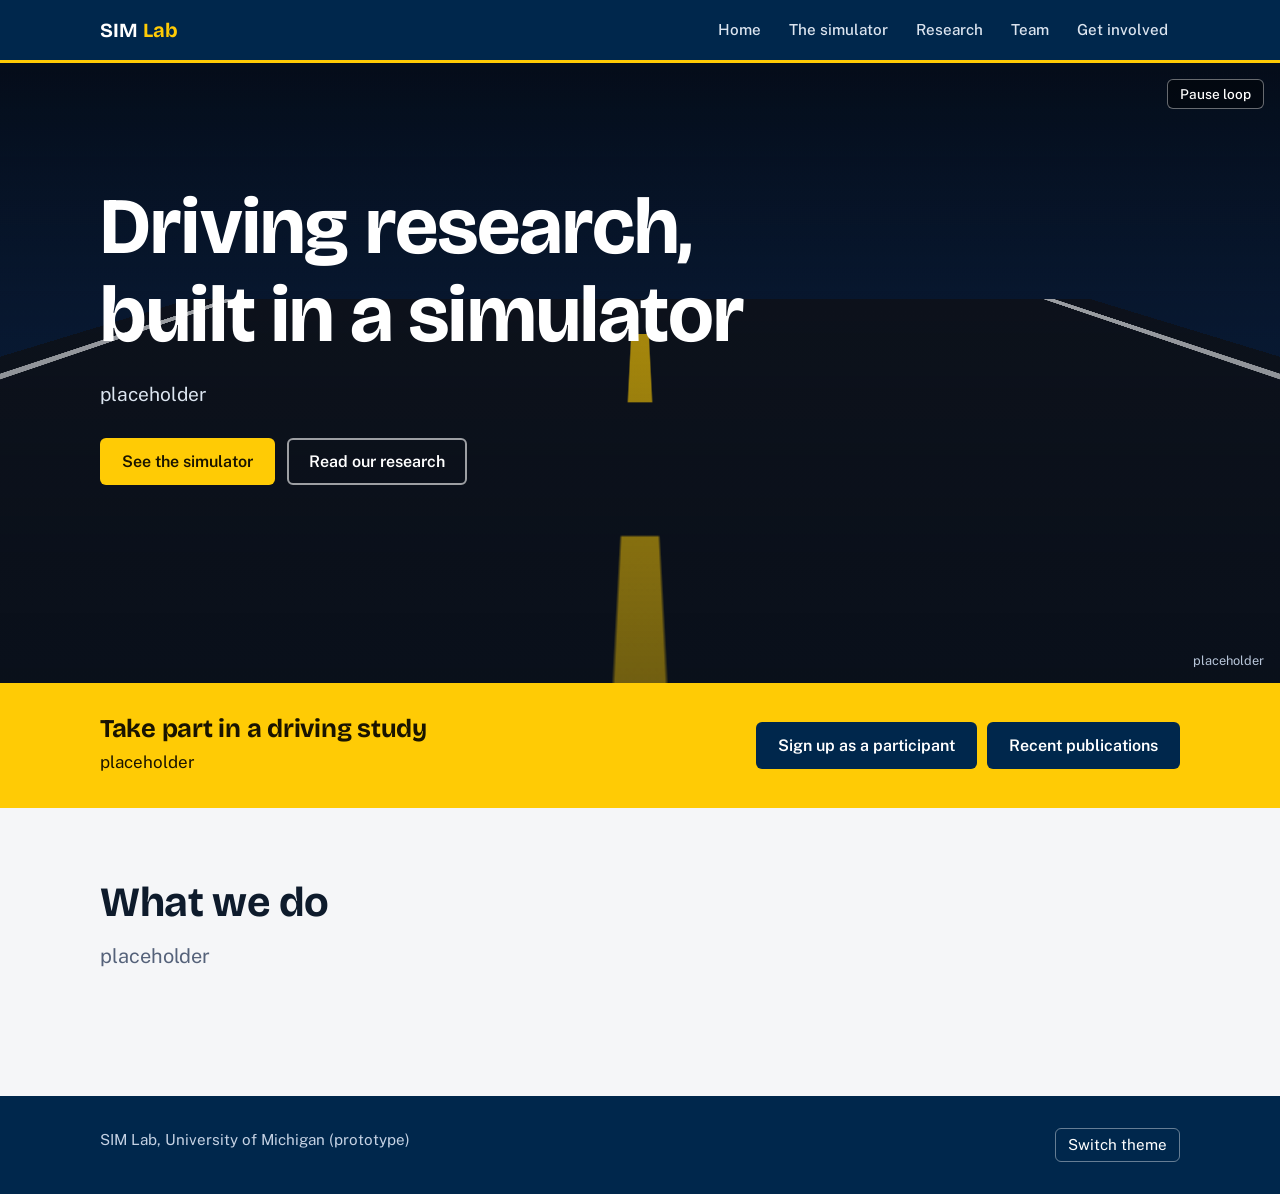
==== index.html @ cd59c2b2 "Initial website commit" ====
<!DOCTYPE html>
<html lang="en">
<head>
  <meta charset="utf-8">
  <meta name="viewport" content="width=device-width, initial-scale=1, viewport-fit=cover">
  <title>SIM Lab | Driving Simulator and Driver Behavior Research</title>
  <link rel="preconnect" href="https://fonts.googleapis.com">
  <link rel="preconnect" href="https://fonts.gstatic.com" crossorigin>
  <link href="https://fonts.googleapis.com/css2?family=Bricolage+Grotesque:opsz,wght@12..96,500;12..96,700&family=Public+Sans:wght@400;500;600&display=swap" rel="stylesheet">
  <link rel="stylesheet" href="styles.css">
</head>
<body>
  <header class="nav">
    <div class="wrap">
      <a class="brand" href="index.html">SIM <span>Lab</span></a>
      <nav aria-label="Main">
        <a href="index.html" class="active">Home</a>
        <a href="simulator.html">The simulator</a>
        <a href="research.html">Research</a>
        <a href="team.html">Team</a>
        <a href="get-involved.html">Get involved</a>
      </nav>
    </div>
  </header>

  <main>
    <section id="home" aria-label="Home">
      <div class="hero" id="hero">
        <div class="scene" aria-hidden="true"><div class="road"></div></div>
        <button id="pause" type="button" aria-pressed="false">Pause loop</button>
        <div class="wrap content">
          <h1>Driving research, built in a simulator</h1>
          <p>placeholder</p>
          <div class="actions">
            <a class="btn primary" href="simulator.html">See the simulator</a>
            <a class="btn ghost" href="research.html">Read our research</a>
          </div>
        </div>
        <span class="placeholder-note">placeholder</span>
      </div>

      <div class="quick">
        <div class="wrap">
          <div>
            <h2>Take part in a driving study</h2>
            <p>placeholder</p>
          </div>
          <div class="links">
            <a class="btn" href="get-involved.html">Sign up as a participant</a>
            <a class="btn" href="research.html">Recent publications</a>
          </div>
        </div>
      </div>

      <div class="mission">
        <div class="wrap">
          <h2>What we do</h2>
          <p class="lede">placeholder</p>
        </div>
      </div>
    </section>
  </main>

  <footer>
    <div class="wrap">
      <span>SIM Lab, University of Michigan (prototype)</span>
      <button id="theme" type="button">Switch theme</button>
    </div>
  </footer>

  <script src="script.js"></script>
</body>
</html>
---- styles.css ----
:root {
  --bg: #F5F6F8;
  --surface: #FFFFFF;
  --ink: #0E1B2C;
  --muted: #55627A;
  --line: #D5DAE2;
  --blue: #00274C;
  --maize: #FFCB05;
  --maize-ink: #1A1400;
  --link: #0A4A8F;
  --head: "Bricolage Grotesque", "Segoe UI", Helvetica, Arial, sans-serif;
  --body: "Public Sans", "Segoe UI", Helvetica, Arial, sans-serif;
  box-sizing: border-box;
  padding-top: env(safe-area-inset-top, 0px);
  padding-bottom: env(safe-area-inset-bottom, 0px);
}
@media (prefers-color-scheme: dark) {
  :root:not([data-theme="light"]) {
    --bg: #0A1422; --surface: #112038; --ink: #E7ECF3; --muted: #9AA8BF;
    --line: #243851; --link: #8DBBF0;
  }
}
:root[data-theme="dark"] {
  --bg: #0A1422; --surface: #112038; --ink: #E7ECF3; --muted: #9AA8BF;
  --line: #243851; --link: #8DBBF0;
}
*, *::before, *::after { box-sizing: border-box; }
html { height: 100%; scroll-behavior: smooth; scroll-padding-top: calc(env(safe-area-inset-top, 0px) + 64px); }
body { min-height: 100%; margin: 0; background: var(--bg); color: var(--ink); font: 400 1.0625rem/1.6 var(--body); }
a { color: var(--link); }
a:focus-visible, button:focus-visible, input:focus-visible, select:focus-visible, textarea:focus-visible {
  outline: 3px solid var(--maize); outline-offset: 2px;
}
h1, h2, h3 { font-family: var(--head); line-height: 1.1; margin: 0; letter-spacing: -0.01em; }
h2 { font-size: clamp(1.9rem, 4vw, 2.6rem); font-weight: 700; }
h3 { font-size: 1.25rem; font-weight: 700; }
p { margin: 0 0 1em; max-width: 68ch; }
.wrap { width: min(1080px, 100% - 40px); margin-inline: auto; }
section.block { padding: 88px 0 24px; }
.lede { color: var(--muted); font-size: 1.15rem; margin-top: 14px; }

/* nav */
header.nav {
  position: sticky; top: env(safe-area-inset-top, 0px); z-index: 20;
  background: var(--blue); color: #fff;
  border-bottom: 3px solid var(--maize);
}
header.nav .wrap { display: flex; align-items: center; justify-content: space-between; gap: 20px; min-height: 60px; }
.brand { font: 700 1.25rem var(--head); color: #fff; text-decoration: none; white-space: nowrap; }
.brand span { color: var(--maize); }
nav { display: flex; gap: 4px; overflow-x: auto; }
nav a { color: #DCE5F0; text-decoration: none; padding: 8px 12px; border-radius: 6px; font-weight: 500; font-size: .95rem; white-space: nowrap; }
nav a:hover { background: rgba(255,255,255,.1); color: #fff; }
nav a.active { background: var(--maize); color: var(--maize-ink); }

/* hero */
.hero { position: relative; overflow: hidden; background: linear-gradient(#050D1A 0%, #0B2244 55%, #1B3B69 100%); color: #fff; min-height: 620px; }
.hero .scene { position: absolute; inset: 0; perspective: 420px; perspective-origin: 50% 38%; }
.road {
  position: absolute; left: 50%; top: 38%; width: 900px; height: 1600px; margin-left: -450px;
  transform-origin: 50% 0; transform: rotateX(72deg);
  background:
    repeating-linear-gradient(to bottom, transparent 0 90px, rgba(255,203,5,.95) 90px 190px) center / 14px 100% no-repeat,
    linear-gradient(to right, transparent 0 4%, rgba(255,255,255,.85) 4% 5.2%, transparent 5.2% 94.8%, rgba(255,255,255,.85) 94.8% 96%, transparent 96%),
    #10141C;
  animation: drive 1.1s linear infinite;
}
@keyframes drive { from { background-position: center 0, 0 0, 0 0; } to { background-position: center 190px, 0 0, 0 0; } }
.hero::after { content: ""; position: absolute; inset: 0; background: linear-gradient(to bottom, rgba(5,13,26,.15), rgba(5,13,26,.55)); }
.hero .content { position: relative; z-index: 2; padding: 120px 0 90px; }
.hero h1 { font-size: clamp(2.6rem, 7vw, 5rem); font-weight: 700; max-width: 14ch; }
.hero p { font-size: 1.2rem; color: #DCE5F0; margin-top: 20px; max-width: 52ch; }
.btn { display: inline-block; padding: 12px 20px; border-radius: 6px; font: 600 1rem var(--body); text-decoration: none; border: 2px solid transparent; cursor: pointer; }
.btn.primary { background: var(--maize); color: var(--maize-ink); }
.btn.ghost { border-color: rgba(255,255,255,.6); color: #fff; }
.btn:hover { filter: brightness(1.08); }
.hero .actions { display: flex; flex-wrap: wrap; gap: 12px; margin-top: 28px; }
.placeholder-note { position: absolute; right: 16px; bottom: 12px; z-index: 3; font-size: .8rem; color: #B8C6DA; }
#pause { position: absolute; right: 16px; top: 16px; z-index: 3; background: rgba(0,0,0,.4); color: #fff; border: 1px solid rgba(255,255,255,.4); border-radius: 6px; padding: 6px 12px; cursor: pointer; font: 500 .85rem var(--body); }
.hero.paused .road { animation-play-state: paused; }
@media (prefers-reduced-motion: reduce) { .road { animation: none; } html { scroll-behavior: auto; } }

/* quick links */
.quick { background: var(--maize); color: var(--maize-ink); }
.quick .wrap { display: flex; flex-wrap: wrap; gap: 24px; align-items: center; justify-content: space-between; padding: 32px 0; }
.quick h2 { font-size: 1.6rem; }
.quick p { margin: 6px 0 0; }
.quick .links { display: flex; flex-wrap: wrap; gap: 10px; }
.quick .btn { background: var(--blue); color: #fff; }

/* mission */
.mission .wrap { padding: 72px 0 8px; }
.mission p { font-size: 1.25rem; max-width: 60ch; }

/* grids */
.grid { display: grid; gap: 20px; margin-top: 32px; }
.g2 { grid-template-columns: repeat(auto-fit, minmax(280px, 1fr)); }
.g3 { grid-template-columns: repeat(auto-fit, minmax(230px, 1fr)); }
.panel { background: var(--surface); border: 1px solid var(--line); border-radius: 10px; padding: 24px; }
.panel p { color: var(--muted); margin: 10px 0 0; }
.tag { display: inline-block; font-size: .85rem; color: var(--muted); border: 1px dashed var(--line); border-radius: 999px; padding: 2px 10px; margin-top: 12px; }
.media-ph { aspect-ratio: 16 / 9; border-radius: 8px; background: repeating-linear-gradient(135deg, var(--line) 0 10px, transparent 10px 20px), var(--surface); border: 1px solid var(--line); display: grid; place-items: center; color: var(--muted); font-size: .9rem; margin-bottom: 16px; }
.split { display: grid; grid-template-columns: 1fr 1fr; gap: 40px; margin-top: 32px; }
@media (max-width: 760px) { .split { grid-template-columns: 1fr; gap: 24px; } }
ul.data { columns: 2 220px; margin: 12px 0 0; padding-left: 1.1em; color: var(--muted); }
ul.data li { margin-bottom: 6px; break-inside: avoid; }

/* research */
.rows { margin-top: 24px; border-top: 1px solid var(--line); }
.row { display: grid; grid-template-columns: 110px 1fr; gap: 20px; padding: 20px 0; border-bottom: 1px solid var(--line); }
.row time { color: var(--muted); font-size: .95rem; padding-top: 3px; }
.row h3 { font-size: 1.1rem; }
.row p { margin: 6px 0 0; color: var(--muted); font-size: .98rem; }
@media (max-width: 560px) { .row { grid-template-columns: 1fr; gap: 4px; } }
.subhead { margin-top: 48px; font: 700 1.4rem var(--head); }

/* team */
.person { text-align: left; }
.avatar { width: 96px; height: 96px; border-radius: 50%; background: var(--line); margin-bottom: 14px; display: grid; place-items: center; color: var(--muted); font: 700 1.5rem var(--head); }
.person .role { color: var(--muted); font-size: .95rem; margin: 4px 0 8px; }
.person p { font-size: .95rem; margin: 0; }

/* form */
form { display: grid; gap: 14px; margin-top: 12px; }
label { font-weight: 600; font-size: .95rem; display: grid; gap: 6px; }
input, select, textarea { font: inherit; padding: 10px 12px; border: 1px solid var(--line); border-radius: 6px; background: var(--surface); color: var(--ink); width: 100%; }
textarea { min-height: 110px; resize: vertical; }
form .btn { background: var(--blue); color: #fff; justify-self: start; }
:root[data-theme="dark"] form .btn, :root:not([data-theme="light"]) form .btn { border-color: var(--maize); }
#formMsg { min-height: 1.5em; color: var(--muted); font-size: .95rem; margin: 0; }
.facts dt { font-weight: 600; margin-top: 16px; }
.facts dd { margin: 2px 0 0; color: var(--muted); }

footer { margin-top: 96px; background: var(--blue); color: #C5D2E4; padding: 32px 0; font-size: .95rem; }
footer .wrap { display: flex; flex-wrap: wrap; justify-content: space-between; gap: 12px; }
footer button { background: none; border: 1px solid rgba(255,255,255,.4); color: #fff; border-radius: 6px; padding: 4px 12px; cursor: pointer; font: inherit; }
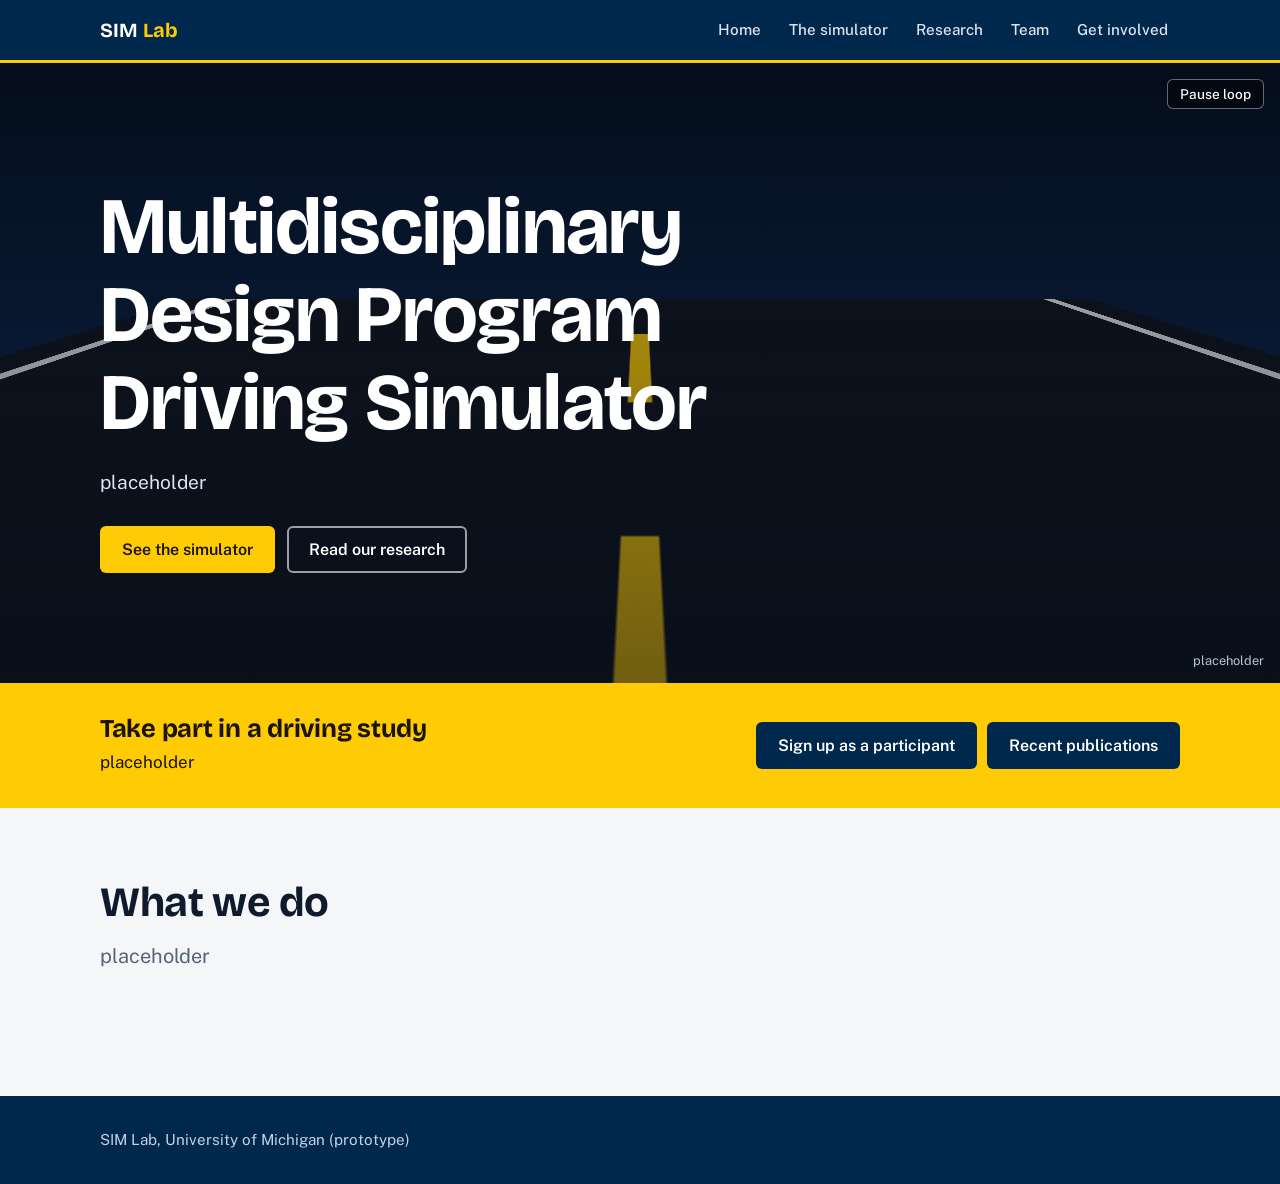
==== commit 5592b1e6: "style changes" ====
--- a/index.html
+++ b/index.html
@@ -29,7 +29,7 @@
         <div class="scene" aria-hidden="true"><div class="road"></div></div>
         <button id="pause" type="button" aria-pressed="false">Pause loop</button>
         <div class="wrap content">
-          <h1>Driving research, built in a simulator</h1>
+          <h1>Multidisciplinary Design Program Driving Simulator</h1>
           <p>placeholder</p>
           <div class="actions">
             <a class="btn primary" href="simulator.html">See the simulator</a>
@@ -64,7 +64,6 @@
   <footer>
     <div class="wrap">
       <span>SIM Lab, University of Michigan (prototype)</span>
-      <button id="theme" type="button">Switch theme</button>
     </div>
   </footer>
 
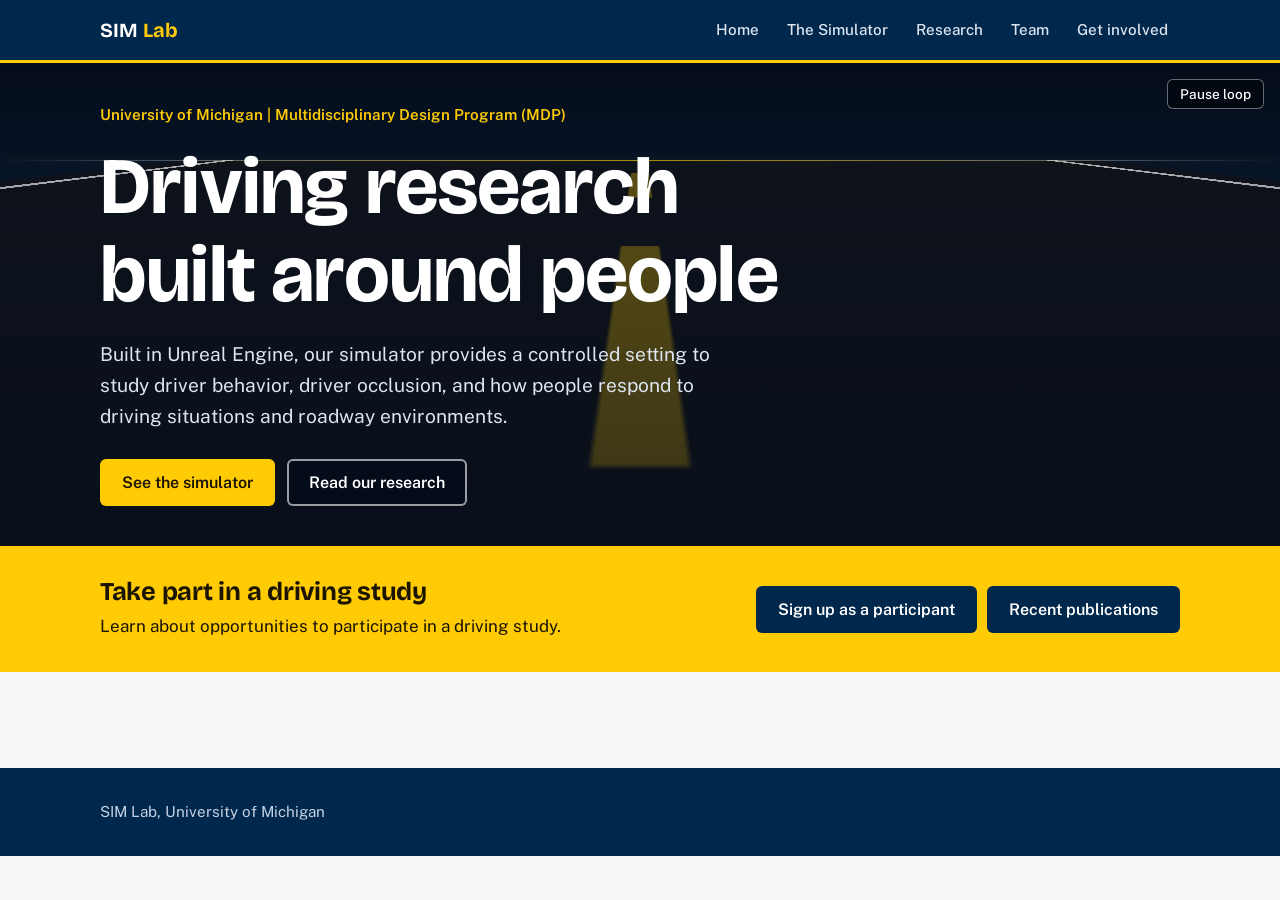
==== commit d34a9732: "Added details to website, waiting on videos and possible research publications" ====
--- a/index.html
+++ b/index.html
@@ -15,7 +15,7 @@
       <a class="brand" href="index.html">SIM <span>Lab</span></a>
       <nav aria-label="Main">
         <a href="index.html" class="active">Home</a>
-        <a href="simulator.html">The simulator</a>
+        <a href="simulator.html">The Simulator</a>
         <a href="research.html">Research</a>
         <a href="team.html">Team</a>
         <a href="get-involved.html">Get involved</a>
@@ -29,21 +29,21 @@
         <div class="scene" aria-hidden="true"><div class="road"></div></div>
         <button id="pause" type="button" aria-pressed="false">Pause loop</button>
         <div class="wrap content">
-          <h1>Multidisciplinary Design Program Driving Simulator</h1>
-          <p>placeholder</p>
+          <p class="hero-kicker">University of Michigan | Multidisciplinary Design Program (MDP)</p>
+          <h1>Driving research built around people</h1>
+          <p>Built in Unreal Engine, our simulator provides a controlled setting to study driver behavior, driver occlusion, and how people respond to driving situations and roadway environments.</p>
           <div class="actions">
             <a class="btn primary" href="simulator.html">See the simulator</a>
             <a class="btn ghost" href="research.html">Read our research</a>
           </div>
         </div>
-        <span class="placeholder-note">placeholder</span>
       </div>
 
       <div class="quick">
         <div class="wrap">
           <div>
             <h2>Take part in a driving study</h2>
-            <p>placeholder</p>
+            <p>Learn about opportunities to participate in a driving study.</p>
           </div>
           <div class="links">
             <a class="btn" href="get-involved.html">Sign up as a participant</a>
@@ -52,18 +52,12 @@
         </div>
       </div>
 
-      <div class="mission">
-        <div class="wrap">
-          <h2>What we do</h2>
-          <p class="lede">placeholder</p>
-        </div>
-      </div>
     </section>
   </main>
 
   <footer>
     <div class="wrap">
-      <span>SIM Lab, University of Michigan (prototype)</span>
+      <span>SIM Lab, University of Michigan</span>
     </div>
   </footer>
 
--- a/styles.css
+++ b/styles.css
@@ -54,25 +54,31 @@
 nav a.active { background: var(--maize); color: var(--maize-ink); }
 
 /* hero */
-.hero { position: relative; overflow: hidden; background: linear-gradient(#050D1A 0%, #0B2244 55%, #1B3B69 100%); color: #fff; min-height: 620px; }
+.hero { position: relative; overflow: hidden; background: linear-gradient(#050D1A 0%, #0B2244 55%, #1B3B69 100%); color: #fff; min-height: 476px; }
 .hero .scene { position: absolute; inset: 0; perspective: 420px; perspective-origin: 50% 38%; }
+.hero .scene::after {
+  content: ""; position: absolute; top: 20%; left: 0; right: 0; height: 1px;
+  background: linear-gradient(90deg, transparent, rgba(255,255,255,.45) 16%, rgba(255,203,5,.85) 50%, rgba(255,255,255,.45) 84%, transparent);
+  box-shadow: 0 0 10px rgba(255,203,5,.3);
+}
 .road {
-  position: absolute; left: 50%; top: 38%; width: 900px; height: 1600px; margin-left: -450px;
+  position: absolute; left: 50%; top: 20%; width: 900px; height: 1600px; margin-left: -450px;
   transform-origin: 50% 0; transform: rotateX(72deg);
   background:
-    repeating-linear-gradient(to bottom, transparent 0 90px, rgba(255,203,5,.95) 90px 190px) center / 14px 100% no-repeat,
+    repeating-linear-gradient(to bottom, transparent 0 90px, rgba(255,203,5,.42) 90px 190px) center / 14px 100% no-repeat,
     linear-gradient(to right, transparent 0 4%, rgba(255,255,255,.85) 4% 5.2%, transparent 5.2% 94.8%, rgba(255,255,255,.85) 94.8% 96%, transparent 96%),
     #10141C;
   animation: drive 1.1s linear infinite;
 }
 @keyframes drive { from { background-position: center 0, 0 0, 0 0; } to { background-position: center 190px, 0 0, 0 0; } }
 .hero::after { content: ""; position: absolute; inset: 0; background: linear-gradient(to bottom, rgba(5,13,26,.15), rgba(5,13,26,.55)); }
-.hero .content { position: relative; z-index: 2; padding: 120px 0 90px; }
+.hero .content { position: relative; z-index: 2; padding: 40px 0; }
+.hero .hero-kicker { color: var(--maize); font-size: .95rem; font-weight: 600; margin: 0 0 16px; }
 .hero h1 { font-size: clamp(2.6rem, 7vw, 5rem); font-weight: 700; max-width: 14ch; }
 .hero p { font-size: 1.2rem; color: #DCE5F0; margin-top: 20px; max-width: 52ch; }
 .btn { display: inline-block; padding: 12px 20px; border-radius: 6px; font: 600 1rem var(--body); text-decoration: none; border: 2px solid transparent; cursor: pointer; }
 .btn.primary { background: var(--maize); color: var(--maize-ink); }
-.btn.ghost { border-color: rgba(255,255,255,.6); color: #fff; }
+.btn.ghost { background: rgba(5,13,26,.9); border-color: rgba(255,255,255,.6); color: #fff; }
 .btn:hover { filter: brightness(1.08); }
 .hero .actions { display: flex; flex-wrap: wrap; gap: 12px; margin-top: 28px; }
 .placeholder-note { position: absolute; right: 16px; bottom: 12px; z-index: 3; font-size: .8rem; color: #B8C6DA; }
@@ -88,14 +94,42 @@
 .quick .links { display: flex; flex-wrap: wrap; gap: 10px; }
 .quick .btn { background: var(--blue); color: #fff; }
 
-/* mission */
-.mission .wrap { padding: 72px 0 8px; }
-.mission p { font-size: 1.25rem; max-width: 60ch; }
+/* research opportunities */
+.recruit { background: var(--surface); border-block: 1px solid var(--line); }
+.recruit .wrap {
+  display: grid; grid-template-columns: minmax(0, 1fr) minmax(0, 1.15fr);
+  align-items: center; gap: 48px; padding-block: 64px;
+}
+.recruit .lede { margin-bottom: 24px; }
+.recruit .btn { background: var(--blue); color: #fff; }
+.opportunity-list {
+  display: grid; grid-template-columns: repeat(2, minmax(0, 1fr)); gap: 12px 24px;
+  list-style: none; margin: 0; padding: 0;
+}
+.opportunity-list li { border-top: 3px solid var(--maize); padding-top: 12px; font-weight: 600; }
+@media (max-width: 760px) {
+  .hero { min-height: 408px; }
+  .hero .scene::after { top: 20%; }
+  .hero .road { top: 20%; }
+  .hero .content { padding: 32px 0; }
+  .hero .hero-kicker { font-size: .82rem; margin-bottom: 12px; }
+  .hero h1 { font-size: 2.3rem; }
+  .hero p { font-size: 1.05rem; margin-top: 14px; }
+  .hero .actions { margin-top: 20px; }
+  .mission .wrap { padding: 36px 0 16px; }
+  .mission p { font-size: 1.1rem; }
+  .recruit .wrap { grid-template-columns: 1fr; gap: 28px; padding-block: 48px; }
+}
+@media (max-width: 480px) {
+  .opportunity-list { grid-template-columns: 1fr; }
+}
 
 /* grids */
 .grid { display: grid; gap: 20px; margin-top: 32px; }
 .g2 { grid-template-columns: repeat(auto-fit, minmax(280px, 1fr)); }
 .g3 { grid-template-columns: repeat(auto-fit, minmax(230px, 1fr)); }
+.investigator-grid { width: min(100%, 220px); grid-template-columns: minmax(0, 1fr); }
+.student-grid { grid-template-columns: repeat(auto-fill, minmax(min(100%, 220px), 220px)); }
 .panel { background: var(--surface); border: 1px solid var(--line); border-radius: 10px; padding: 24px; }
 .panel p { color: var(--muted); margin: 10px 0 0; }
 .tag { display: inline-block; font-size: .85rem; color: var(--muted); border: 1px dashed var(--line); border-radius: 999px; padding: 2px 10px; margin-top: 12px; }
@@ -116,7 +150,11 @@
 
 /* team */
 .person { text-align: left; }
+.investigator-grid .person { text-align: center; }
+.student-grid .person { text-align: center; }
 .avatar { width: 96px; height: 96px; border-radius: 50%; background: var(--line); margin-bottom: 14px; display: grid; place-items: center; color: var(--muted); font: 700 1.5rem var(--head); }
+.investigator-grid .avatar { margin-inline: auto; }
+.student-grid .avatar { margin-inline: auto; }
 .person .role { color: var(--muted); font-size: .95rem; margin: 4px 0 8px; }
 .person p { font-size: .95rem; margin: 0; }
 
@@ -130,6 +168,7 @@
 #formMsg { min-height: 1.5em; color: var(--muted); font-size: .95rem; margin: 0; }
 .facts dt { font-weight: 600; margin-top: 16px; }
 .facts dd { margin: 2px 0 0; color: var(--muted); }
+.contact-info { margin-top: 32px; }
 
 footer { margin-top: 96px; background: var(--blue); color: #C5D2E4; padding: 32px 0; font-size: .95rem; }
 footer .wrap { display: flex; flex-wrap: wrap; justify-content: space-between; gap: 12px; }
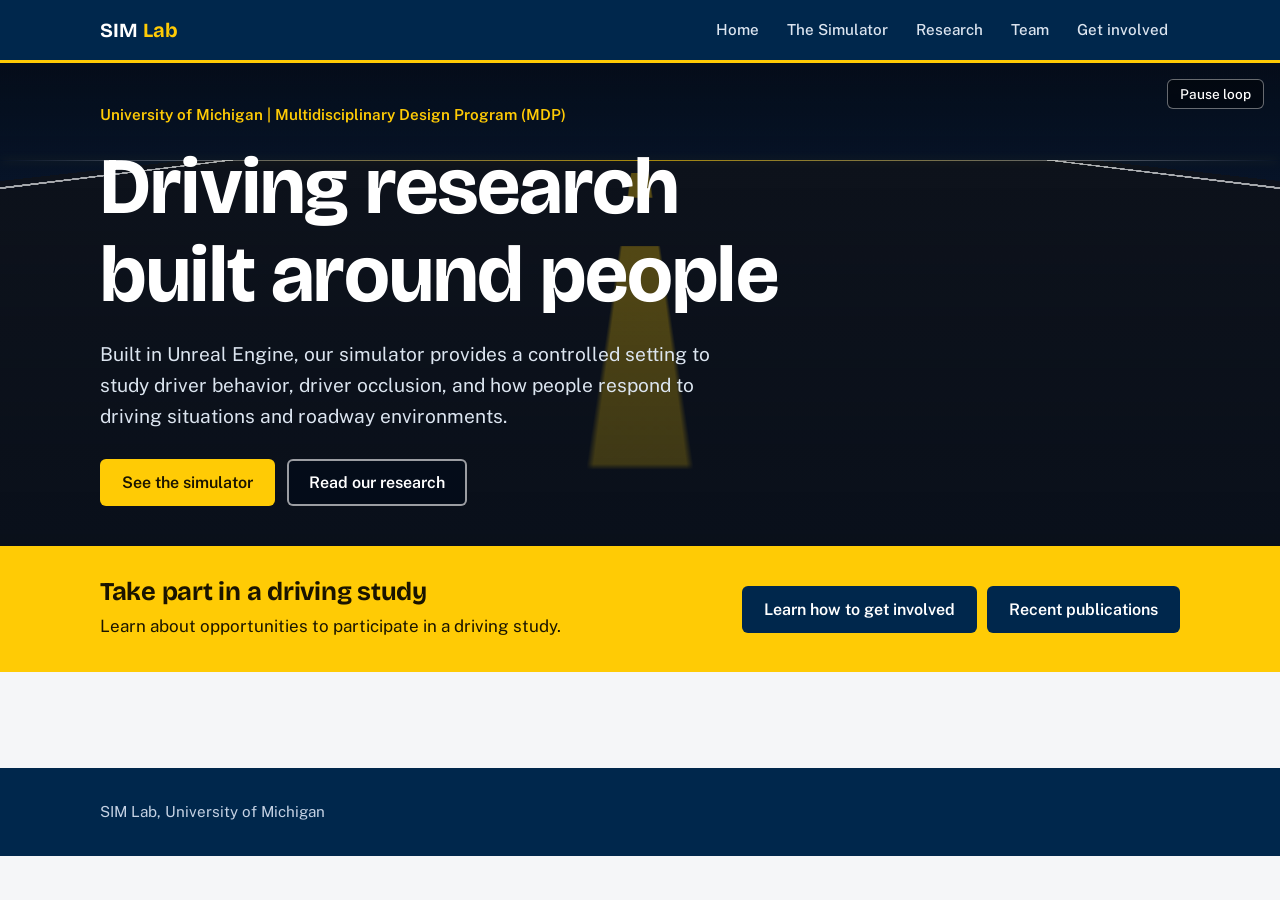
==== commit 397e2c6e: "publications added" ====
--- a/index.html
+++ b/index.html
@@ -46,7 +46,7 @@
             <p>Learn about opportunities to participate in a driving study.</p>
           </div>
           <div class="links">
-            <a class="btn" href="get-involved.html">Sign up as a participant</a>
+            <a class="btn" href="get-involved.html">Learn how to get involved</a>
             <a class="btn" href="research.html">Recent publications</a>
           </div>
         </div>
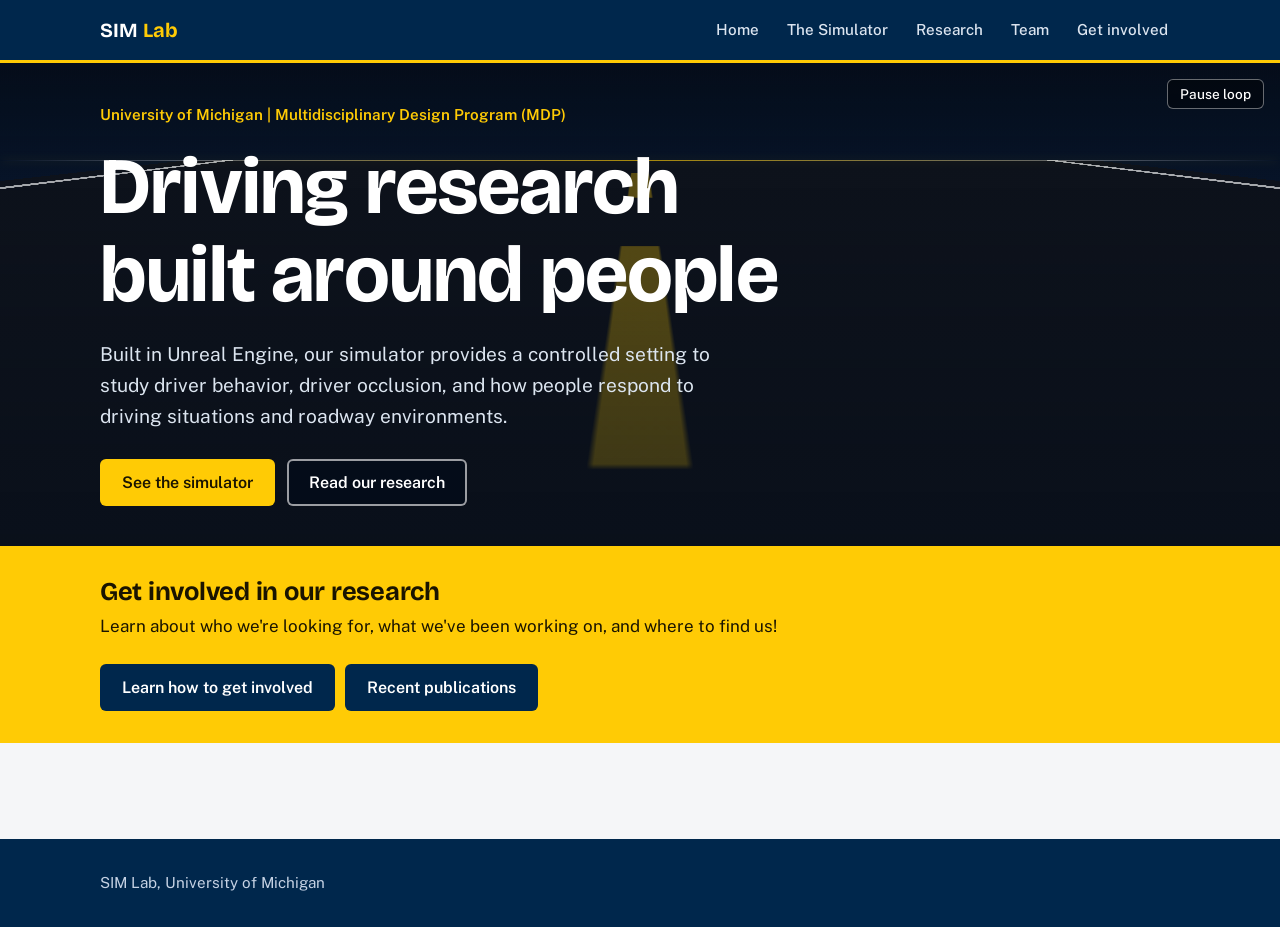
==== commit 1b6716ef: "couple write ups" ====
--- a/index.html
+++ b/index.html
@@ -42,8 +42,8 @@
       <div class="quick">
         <div class="wrap">
           <div>
-            <h2>Take part in a driving study</h2>
-            <p>Learn about opportunities to participate in a driving study.</p>
+            <h2>Get involved in our research</h2>
+            <p>Learn about who we're looking for, what we've been working on, and where to find us!</p>
           </div>
           <div class="links">
             <a class="btn" href="get-involved.html">Learn how to get involved</a>
